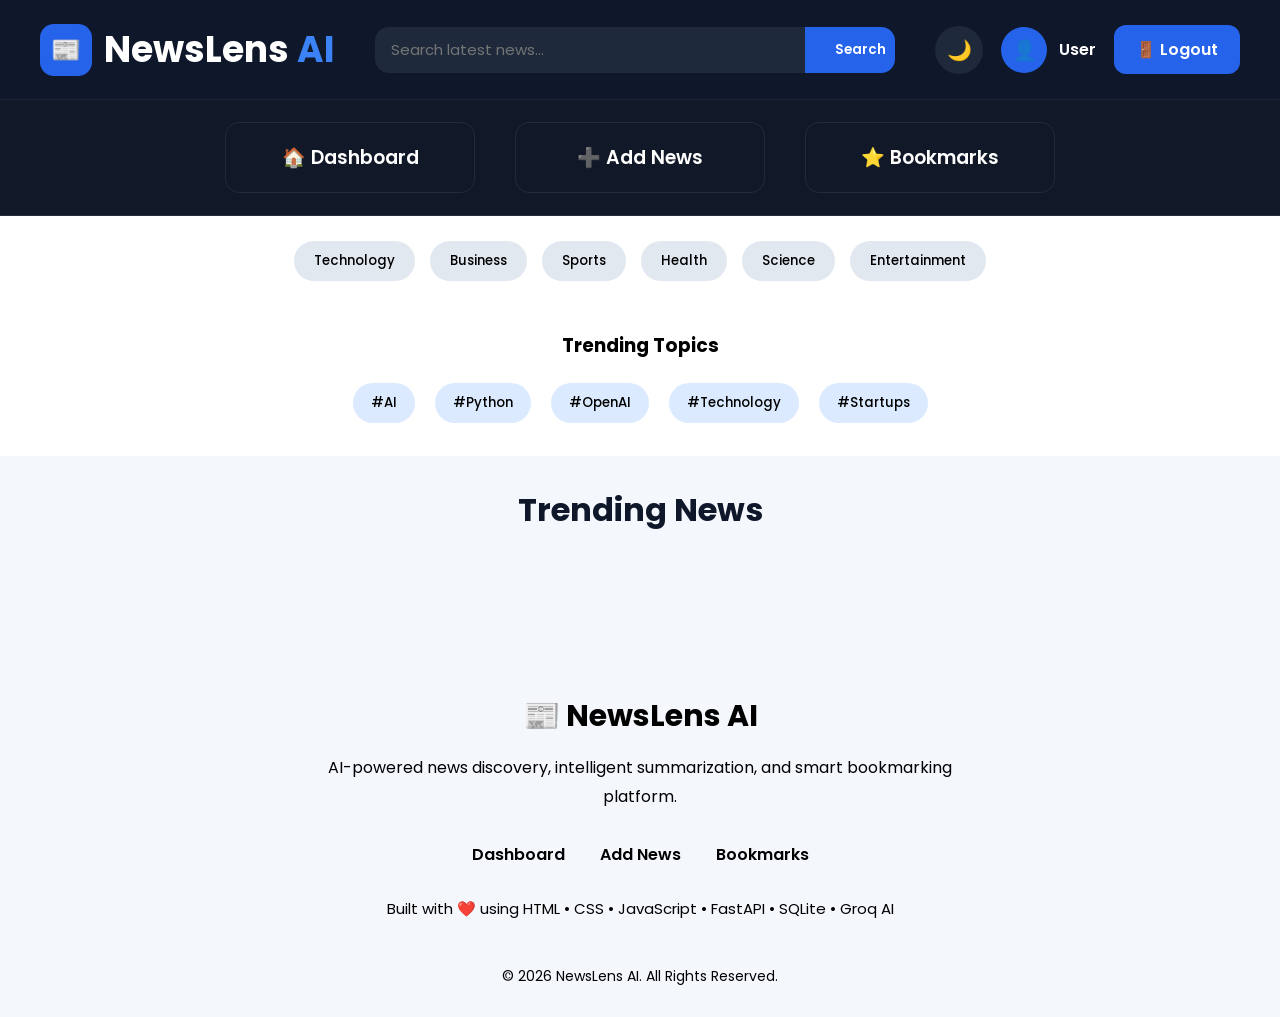
==== fronted/index.html @ 0ac9155e "Initial commit" ====
<!DOCTYPE html>
<html lang="en">
<head>
    <meta charset="UTF-8">
    <meta name="viewport" content="width=device-width, initial-scale=1.0">
    <title>NewsLens AI Dashboard</title>

    <link href="https://fonts.googleapis.com/css2?family=Poppins:wght@300;400;500;600;700&display=swap" rel="stylesheet">

    <link rel="stylesheet" href="css/style.css">
</head>
<body>
<!-- =========================
        TOP NAVBAR
========================== -->

<nav class="navbar">

    <!-- Logo -->

    <div class="logo">
        <div class="logo-icon">📰</div>

        <div class="logo-text">
            NewsLens <span>AI</span>
        </div>
    </div>


    <!-- Search -->

    <div class="search-box">

        <input
            type="text"
            id="searchInput"
            placeholder="Search latest news..."
        >

        <button id="searchBtn">
            Search
        </button>

    </div>


    <!-- Right Side -->

    <div class="nav-right">

        <button id="darkModeBtn">
            🌙
        </button>

        <div class="profile">

            <div class="avatar">
                👤
            </div>

            <span id="username">
                User
            </span>

        </div>

        <a href="#" class="logout-btn" onclick="logout()">
            🚪 Logout
        </a>

    </div>

</nav>



<!-- =========================
      FEATURE BAR
========================== -->

<div class="feature-bar">

    <a href="dashboard.html" class="feature active">
        🏠 Dashboard
    </a>

    <a href="add_news.html" class="feature">
        ➕ Add News
    </a>

    <a href="bookmarks.html" class="feature">
        ⭐ Bookmarks
    </a>

</div>
    <!-- Categories -->

    <section class="categories">

    <button onclick="fetchNews('technology')">
        Technology
    </button>

    <button onclick="fetchNews('business')">
        Business
    </button>

    <button onclick="fetchNews('sports')">
        Sports
    </button>

    <button onclick="fetchNews('health')">
        Health
    </button>

    <button onclick="fetchNews('science')">
        Science
    </button>

    <button onclick="fetchNews('entertainment')">
        Entertainment
    </button>

</section>

<section class="trending-topics">

    <h3> Trending Topics </h3>

    <div class="topics">
    <button class="topic-btn">#AI</button>
    <button class="topic-btn">#Python</button>
    <button class="topic-btn">#OpenAI</button>
    <button class="topic-btn">#Technology</button>
    <button class="topic-btn">#Startups</button>
</div>

</section>

    <!-- Heading -->

    <section class="heading">

        <h2>Trending News</h2>

    </section>

    <!-- News Cards -->

    <section class="news-container" id="newsContainer">

</section>

   <script src="js/app.js"></script>

<script>
function logout() {

    const confirmLogout = confirm("Are you sure you want to logout?");

    if (!confirmLogout) return;

    localStorage.removeItem("user");

    window.location.href = "login.html";
}
</script>
<footer class="footer">

    <div class="footer-content">

        <h2>📰 NewsLens AI</h2>

        <p>
            AI-powered news discovery, intelligent summarization,
            and smart bookmarking platform.
        </p>

        <div class="footer-links">

            <a href="dashboard.html">Dashboard</a>

            <a href="add_news.html">Add News</a>

            <a href="bookmarks.html">Bookmarks</a>

        </div>

        <div class="footer-tech">

            Built with ❤️ using
            HTML • CSS • JavaScript • FastAPI • SQLite • Groq AI
        </div>

        <div class="copyright">

            © 2026 NewsLens AI. All Rights Reserved.

        </div>

    </div>

</footer>
</body>
</html>
---- fronted/css/style.css ----
*{
    margin:0;
    padding:0;
    box-sizing:border-box;
    font-family:'Poppins',sans-serif;
}

body{
    background:#f4f7fc;
    min-height:100vh;
}

/* Navbar */

/* ===========================
   MODERN NAVBAR
=========================== */




.logo span{

    color:#3b82f6;

}


.search-box input{

    flex:1;

    height:46px;

    border:none;

    outline:none;

    background:#f8fafc;

    padding:0 18px;

    border-radius:12px 0 0 12px;

    font-size:15px;

}

.search-box button{

    width:90px;

    height:46px;

    border:none;

    background:#2563eb;

    color:white;

    border-radius:0 12px 12px 0;

    cursor:pointer;

    font-weight:600;

    transition:.3s;

}

.search-box button:hover{

    background:#1d4ed8;

}


.avatar{

    width:46px;

    height:46px;

    border-radius:50%;

    background:#2563eb;

    display:flex;

    justify-content:center;

    align-items:center;

    font-size:22px;

}

.profile-name{

    color:white;

    font-weight:600;

    font-size:16px;

}

.profile img{

    width:45px;

    height:45px;

    border-radius:50%;

}

.profile-name{

    color:white;

    font-weight:600;

    font-size:16px;

}
/* Categories */

.categories{
    display:flex;
    justify-content:center;
    gap:15px;
    flex-wrap:wrap;
    padding:25px;
    background:white;
}

.categories button{
    padding:10px 20px;
    border:none;
    border-radius:30px;
    background:#e2e8f0;
    cursor:pointer;
    transition:0.3s;
    font-weight:500;
}

.categories button:hover{
    background:#2563eb;
    color:white;
}

/* Heading */

.heading{
    text-align:center;
    padding:30px 20px 10px;
}

.heading h2{
    font-size:2rem;
    color:#0f172a;
}

/* News Cards */

.news-container{
    width:90%;
    margin:30px auto;

    display:grid;

    grid-template-columns:
        repeat(auto-fill, minmax(350px, 350px));

    justify-content:center;

    gap:25px;
}

.news-card{
    width:350px;
    height:420px;

    background:rgba(255,255,255,0.25);
    backdrop-filter:blur(15px);
    border:1px solid rgba(255,255,255,0.2);

    border-radius:20px;
    overflow:hidden;

    box-shadow:0 8px 20px rgba(0,0,0,0.1);

    transition:0.3s;

    display:flex;
    flex-direction:column;
}
.news-card:hover{
    transform:translateY(-8px);
}


.news-card img{
    width:100%;
    height:200px;
    object-fit:cover;
}

.news-content{
    padding:20px;
    display:flex;
    flex-direction:column;
    flex:1;
}

.news-content h3{
    margin-bottom:12px;
    color:#0f172a;

    display:-webkit-box;
    -webkit-line-clamp:2;
    -webkit-box-orient:vertical;
    overflow:hidden;

    min-height:60px;
}

.news-content p{
    color:#64748b;
    margin-bottom:15px;
    line-height:1.6;

    display:-webkit-box;
    -webkit-line-clamp:3;
    -webkit-box-orient:vertical;
    overflow:hidden;
}

.news-content button{
    padding:10px 18px;
    border:none;
    border-radius:8px;
    background:#2563eb;
    color:white;
    cursor:pointer;
    transition:0.3s;
}

.news-content button:hover{
    background:#1d4ed8;
}

/* Responsive */

@media(max-width:768px){

    .navbar{
        flex-direction:column;
    }

    .search-box{
        width:100%;
    }

    .heading h2{
        font-size:1.6rem;
    }

}
.breaking-news{
    background:#ef4444;
    color:white;
    padding:15px;
    text-align:center;
    font-weight:600;
}
.trending-topics{
    padding:25px;
    text-align:center;
    background:white;
}

.topics{
    margin-top:15px;
}

.topics span{
    display:inline-block;
    margin:8px;
    padding:10px 18px;
    background:#dbeafe;
    border-radius:20px;
    font-weight:500;
}
#darkModeBtn{

    width:46px;

    height:46px;

    border:none;

    border-radius:12px;

    cursor:pointer;

    background:white;

    font-size:20px;

    transition:.3s;

}

#darkModeBtn:hover{

    transform:rotate(20deg);

}
.dark-mode{
    background:#0f172a;
    color:white;
}

.dark-mode .heading h2{
    color:white;
}

.dark-mode .news-card{
    background:#1e293b;
    color:white;
}

.dark-mode .categories{
    background:#0f172a;
}

.dark-mode .trending-topics{
    background:#1e293b;
}
.topic-btn{
    margin:8px;
    padding:10px 18px;
    border:none;
    border-radius:20px;
    background:#dbeafe;
    font-weight:500;
    cursor:pointer;
    transition:0.3s;
}

.topic-btn:hover{
    background:#2563eb;
    color:white;
    transform:translateY(-2px);
}
.bookmark-link{
    text-decoration:none;
    color:white;
    background:#2563eb;
    padding:10px 15px;
    border-radius:8px;
    font-weight:500;
    transition:0.3s;
}

.bookmark-link:hover{
    background:#1d4ed8;
}
#clearAllBtn{
    background:#ef4444;
    color:white;
    border:none;
    padding:12px 20px;
    border-radius:8px;
    cursor:pointer;
    font-weight:600;
    transition:0.3s;
}

#clearAllBtn:hover{
    background:#dc2626;
}
.card-buttons{
    margin-top:auto;
    display:flex;
    gap:10px;
}


.nav-btn:hover{
    background:#1d4ed8;
}



.logout-btn:hover{
    background:#dc2626;
}.delete-btn{
    background:#dc3545;
    color:white;
    border:none;
    padding:10px 18px;
    border-radius:8px;
    cursor:pointer;
    font-size:15px;
    transition:.3s;
}

.delete-btn:hover{
    background:#b52a37;
}
.nav-links{

    display:flex;

    align-items:center;

    gap:14px;

}

.nav-links a{

    text-decoration:none;

    color:white;

    background:#2563eb;

    padding:11px 20px;

    border-radius:10px;

    font-weight:600;

    transition:.3s;

}
.nav-links a:hover{

    background:#1d4ed8;

    transform:translateY(-2px);

}


.logout-btn:hover{

    background:#1d4ed8;

}

/* ===========================
   FOOTER
=========================== */

.footer{

    margin-top:70px;

    background:var(--navbar);

    color:var(--text);

    padding:50px 20px 30px;

    transition:.3s;

}

.footer-content{

    max-width:1200px;

    margin:auto;

    text-align:center;

}

.footer-content h2{

    font-size:30px;

    margin-bottom:15px;

}

.footer-content p{
color:var(--text-light);

    max-width:650px;

    margin:auto;

    line-height:1.8;

}

.footer-links{

    display:flex;

    justify-content:center;

    gap:35px;

    margin:30px 0;

    flex-wrap:wrap;

}

.footer-links a{
    color:var(--text);
    text-decoration:none;
    font-weight:600;
    transition:.3s;
}

.footer-links a:hover{
    color:var(--primary);
}

.footer-links a:hover{

    color:#3b82f6;

}

.footer-tech{

    color:var(--text-light);

    margin-bottom:18px;

    font-size:15px;

}

.copyright{

    border-top:1px solid rgba(255,255,255,.1);

    margin-top:25px;

    padding-top:20px;

  color:var(--text-light);
    font-size:14px;

}
.right-section{

    display:flex;

    align-items:center;

    gap:18px;

}
/* ======================================
            NAVBAR
======================================*/

.navbar{

    background:#0f172a;

    display:flex;

    align-items:center;

    justify-content:space-between;

    padding:22px 40px;

    border-bottom:1px solid rgba(255,255,255,.06);

}

/* Logo */

.logo{

    display:flex;

    align-items:center;

    gap:12px;

}

.logo-icon{

    width:52px;

    height:52px;

    border-radius:14px;

    background:#2563eb;

    display:flex;

    justify-content:center;

    align-items:center;

    color:white;

    font-size:24px;

}

.logo-text{

    font-size:36px;

    font-weight:700;

    color:white;

}

.logo-text span{

    color:#3b82f6;

}


/* Search */

.search-box{

    display:flex;

    width:520px;

}

.search-box input{

    flex:1;

    padding:16px;

    border:none;

    outline:none;

    background:#1e293b;

    color:white;

    border-radius:14px 0 0 14px;

}

.search-box button{

    padding:0 30px;

    background:#2563eb;

    color:white;

    border:none;

    border-radius:0 14px 14px 0;

    cursor:pointer;

}

/* Right */

.nav-right{

    display:flex;

    align-items:center;

    gap:18px;

}

#darkModeBtn{

    width:48px;

    height:48px;

    border:none;

    border-radius:50%;

    cursor:pointer;

    background:#1e293b;

    color:white;

}

.profile{

    display:flex;

    align-items:center;

    gap:12px;

}

.avatar{

    width:46px;

    height:46px;

    border-radius:50%;

    background:#2563eb;

    display:flex;

    justify-content:center;

    align-items:center;

    color:white;

    font-size:20px;

}

#username{

    color:white;

    font-weight:600;

}

.logout-btn{

    background:#2563eb;

    color:white;

    padding:12px 22px;

    border-radius:12px;

    text-decoration:none;

    font-weight:600;

}

.logout-btn:hover{

    background:#1d4ed8;

}


/* ======================================
        FEATURE BAR
======================================*/

.feature-bar{

    background:#111827;

    display:flex;

    justify-content:center;

    gap:40px;

    padding:22px;

    border-bottom:1px solid rgba(255,255,255,.08);

}

.feature{

    width:250px;

    text-align:center;

    padding:20px;

    border-radius:14px;

    text-decoration:none;

    color:white;

    border:1px solid rgba(255,255,255,.08);

    transition:.3s;

    font-size:19px;

    font-weight:600;

}



.feature:hover{

    background:#2563eb;

}
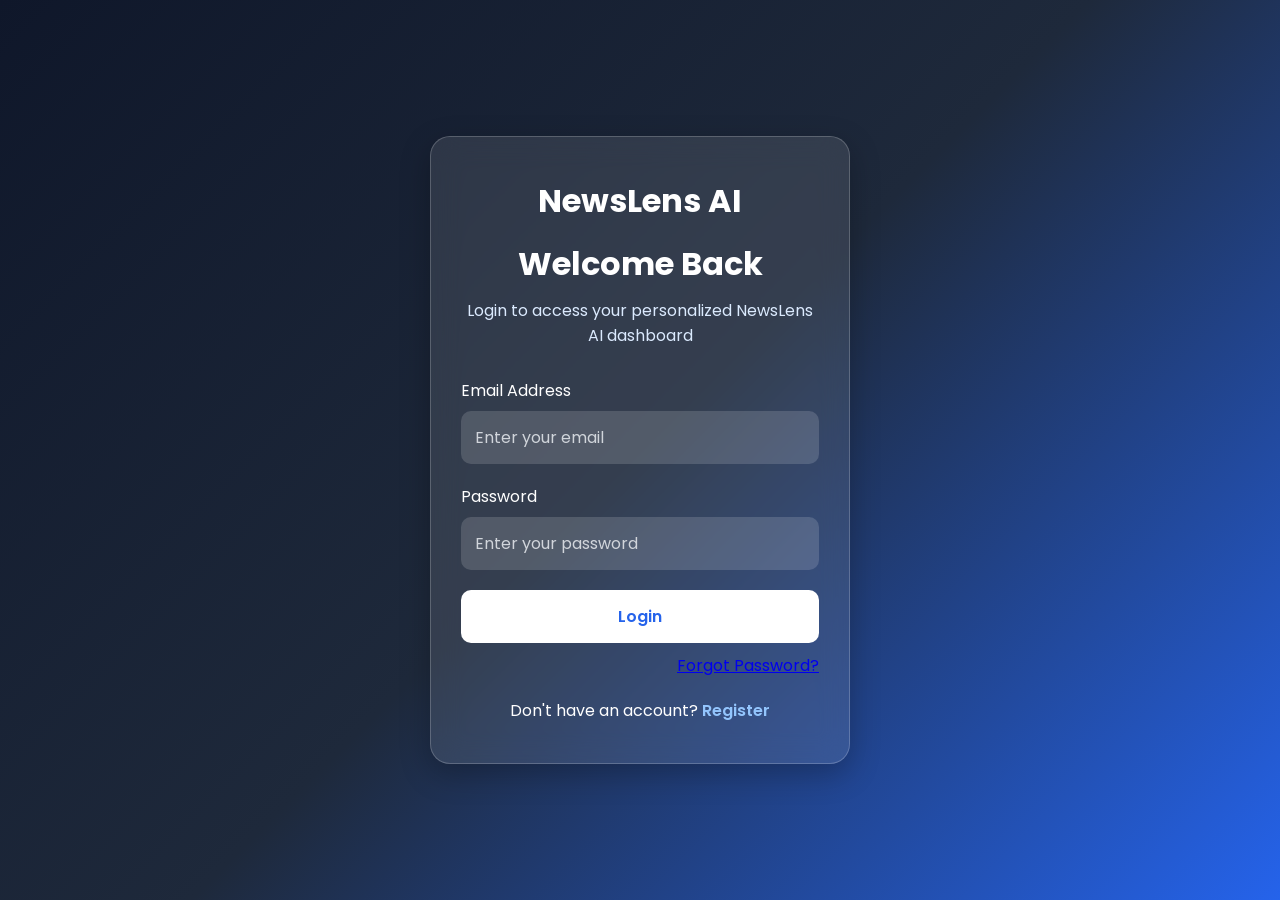
==== commit 2ddbad46: "Make login page the default homepage" ====
--- a/fronted/index.html
+++ b/fronted/index.html
@@ -3,203 +3,69 @@
 <head>
     <meta charset="UTF-8">
     <meta name="viewport" content="width=device-width, initial-scale=1.0">
-    <title>NewsLens AI Dashboard</title>
+
+    <title>Login | NewsLens AI</title>
 
     <link href="https://fonts.googleapis.com/css2?family=Poppins:wght@300;400;500;600;700&display=swap" rel="stylesheet">
 
-    <link rel="stylesheet" href="css/style.css">
+    <link rel="stylesheet" href="css/auth.css">
 </head>
 <body>
-<!-- =========================
-        TOP NAVBAR
-========================== -->
 
-<nav class="navbar">
+    <div class="container">
 
-    <!-- Logo -->
+        <div class="login-card">
 
-    <div class="logo">
-        <div class="logo-icon">📰</div>
+           <div class="logo">
+              NewsLens AI
+           </div>
+            <h1>Welcome Back</h1>
 
-        <div class="logo-text">
-            NewsLens <span>AI</span>
-        </div>
-    </div>
+            <p class="subtitle">
+                Login to access your personalized NewsLens AI dashboard
+            </p>
 
+            <form id="loginForm">
 
-    <!-- Search -->
+                <div class="input-group">
+                    <label for="email">Email Address</label>
+                    <input
+                        type="email"
+                        id="email"
+                        placeholder="Enter your email"
+                        required>
+                </div>
 
-    <div class="search-box">
+                <div class="input-group">
+                    <label for="password">Password</label>
+                    <input
+                        type="password"
+                        id="password"
+                        placeholder="Enter your password"
+                        required>
+                </div>
 
-        <input
-            type="text"
-            id="searchInput"
-            placeholder="Search latest news..."
-        >
-
-        <button id="searchBtn">
-            Search
-        </button>
-
-    </div>
-
-
-    <!-- Right Side -->
-
-    <div class="nav-right">
-
-        <button id="darkModeBtn">
-            🌙
-        </button>
-
-        <div class="profile">
-
-            <div class="avatar">
-                👤
-            </div>
-
-            <span id="username">
-                User
-            </span>
-
-        </div>
-
-        <a href="#" class="logout-btn" onclick="logout()">
-            🚪 Logout
-        </a>
-
-    </div>
-
-</nav>
-
-
-
-<!-- =========================
-      FEATURE BAR
-========================== -->
-
-<div class="feature-bar">
-
-    <a href="dashboard.html" class="feature active">
-        🏠 Dashboard
-    </a>
-
-    <a href="add_news.html" class="feature">
-        ➕ Add News
-    </a>
-
-    <a href="bookmarks.html" class="feature">
-        ⭐ Bookmarks
-    </a>
-
-</div>
-    <!-- Categories -->
-
-    <section class="categories">
-
-    <button onclick="fetchNews('technology')">
-        Technology
-    </button>
-
-    <button onclick="fetchNews('business')">
-        Business
-    </button>
-
-    <button onclick="fetchNews('sports')">
-        Sports
-    </button>
-
-    <button onclick="fetchNews('health')">
-        Health
-    </button>
-
-    <button onclick="fetchNews('science')">
-        Science
-    </button>
-
-    <button onclick="fetchNews('entertainment')">
-        Entertainment
-    </button>
-
-</section>
-
-<section class="trending-topics">
-
-    <h3> Trending Topics </h3>
-
-    <div class="topics">
-    <button class="topic-btn">#AI</button>
-    <button class="topic-btn">#Python</button>
-    <button class="topic-btn">#OpenAI</button>
-    <button class="topic-btn">#Technology</button>
-    <button class="topic-btn">#Startups</button>
+                <button type="submit" class="login-btn">
+                    Login
+                </button>
+                <div style="margin-top:10px; text-align:right;">
+    <a href="forgot.html">Forgot Password?</a>
 </div>
 
-</section>
+            </form>
 
-    <!-- Heading -->
-
-    <section class="heading">
-
-        <h2>Trending News</h2>
-
-    </section>
-
-    <!-- News Cards -->
-
-    <section class="news-container" id="newsContainer">
-
-</section>
-
-   <script src="js/app.js"></script>
-
-<script>
-function logout() {
-
-    const confirmLogout = confirm("Are you sure you want to logout?");
-
-    if (!confirmLogout) return;
-
-    localStorage.removeItem("user");
-
-    window.location.href = "login.html";
-}
-</script>
-<footer class="footer">
-
-    <div class="footer-content">
-
-        <h2>📰 NewsLens AI</h2>
-
-        <p>
-            AI-powered news discovery, intelligent summarization,
-            and smart bookmarking platform.
-        </p>
-
-        <div class="footer-links">
-
-            <a href="dashboard.html">Dashboard</a>
-
-            <a href="add_news.html">Add News</a>
-
-            <a href="bookmarks.html">Bookmarks</a>
-
-        </div>
-
-        <div class="footer-tech">
-
-            Built with ❤️ using
-            HTML • CSS • JavaScript • FastAPI • SQLite • Groq AI
-        </div>
-
-        <div class="copyright">
-
-            © 2026 NewsLens AI. All Rights Reserved.
+            <div class="register">
+                <p>
+                    Don't have an account?
+                   <a href="register.html">Register</a>
+                </p>
+            </div>
 
         </div>
 
     </div>
 
-</footer>
+    <script src="js/auth.js"></script>
+
 </body>
 </html>
--- a/fronted/css/auth.css
+++ b/fronted/css/auth.css
@@ -0,0 +1,150 @@
+*{
+    margin:0;
+    padding:0;
+    box-sizing:border-box;
+    font-family:'Poppins',sans-serif;
+}
+
+body{
+    min-height:100vh;
+    display:flex;
+    justify-content:center;
+    align-items:center;
+    background:linear-gradient(
+        135deg,
+        #0f172a,
+        #1e293b,
+        #2563eb
+    );
+    padding:20px;
+}
+
+.container{
+    width:100%;
+    max-width:420px;
+}
+
+.login-card{
+    background:rgba(255,255,255,0.1);
+    backdrop-filter:blur(15px);
+    border:1px solid rgba(255,255,255,0.2);
+    border-radius:20px;
+    padding:40px 30px;
+    color:white;
+    box-shadow:0 10px 30px rgba(0,0,0,0.25);
+}
+
+.logo{
+    text-align:center;
+    font-size:2rem;
+    font-weight:700;
+    margin-bottom:15px;
+}
+
+
+h1{
+    text-align:center;
+    margin-bottom:10px;
+}
+
+.subtitle{
+    text-align:center;
+    color:#dbeafe;
+    margin-bottom:30px;
+}
+
+.input-group{
+    margin-bottom:20px;
+}
+
+label{
+    display:block;
+    margin-bottom:8px;
+}
+
+input{
+    width:100%;
+    padding:14px;
+    border:none;
+    outline:none;
+    border-radius:10px;
+    background:rgba(255,255,255,0.15);
+    color:white;
+    font-size:1rem;
+}
+
+input::placeholder{
+    color:#d1d5db;
+}
+
+.login-btn{
+    width:100%;
+    padding:14px;
+    border:none;
+    border-radius:10px;
+    background:white;
+    color:#2563eb;
+    font-size:1rem;
+    font-weight:600;
+    cursor:pointer;
+    transition:0.3s;
+}
+
+.login-btn:hover{
+    transform:translateY(-3px);
+}
+
+.register{
+    text-align:center;
+    margin-top:20px;
+}
+
+.register a{
+    color:#93c5fd;
+    text-decoration:none;
+    font-weight:600;
+}
+
+@media(max-width:480px){
+
+    .login-card{
+        padding:30px 20px;
+    }
+
+    h1{
+        font-size:1.5rem;
+    }
+
+}
+/* ===========================
+   Forgot Password Page
+=========================== */
+
+.page-title{
+    text-align:center;
+    margin-bottom:10px;
+    color:white;
+}
+
+.page-subtitle{
+    text-align:center;
+    color:#dbeafe;
+    margin-bottom:30px;
+    line-height:1.6;
+}
+
+.back-login{
+    text-align:center;
+    margin-top:25px;
+}
+
+.back-login a{
+    color:#93c5fd;
+    text-decoration:none;
+    font-weight:600;
+    transition:.3s;
+}
+
+.back-login a:hover{
+    color:white;
+}
